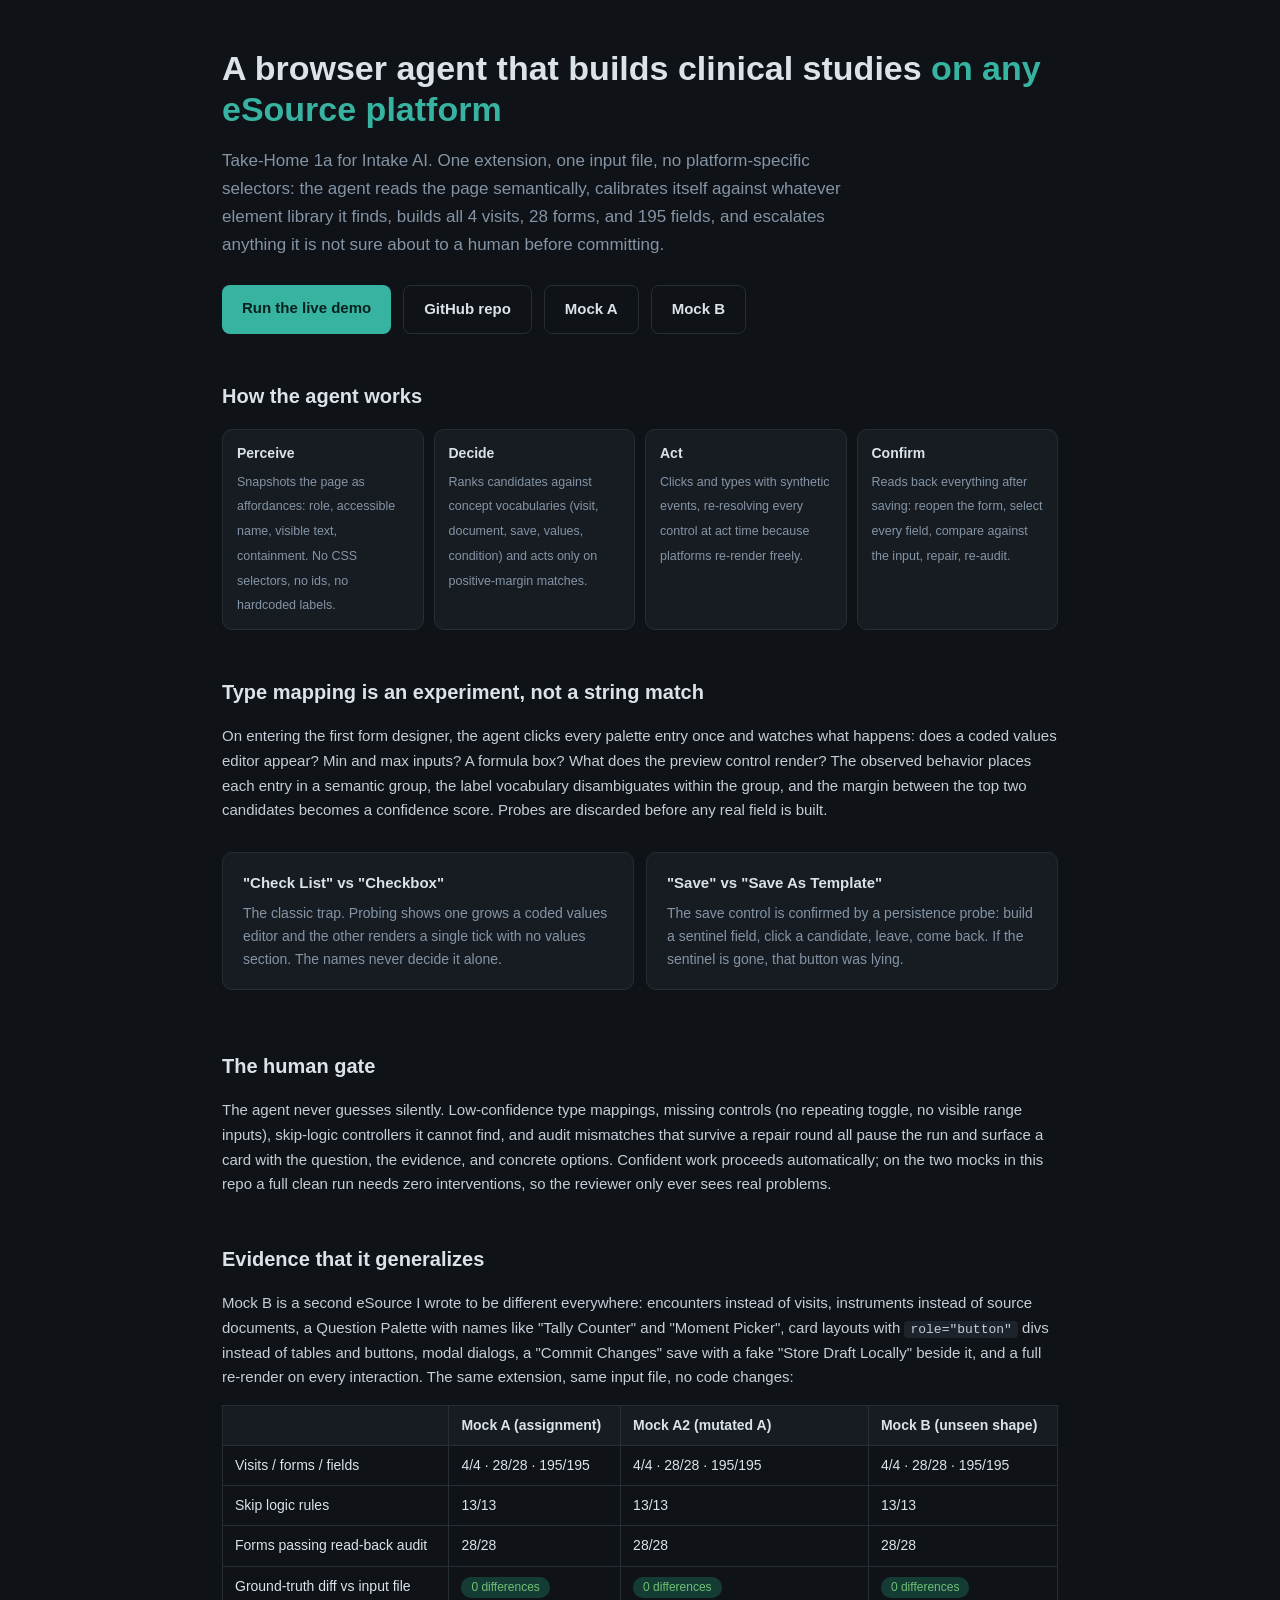
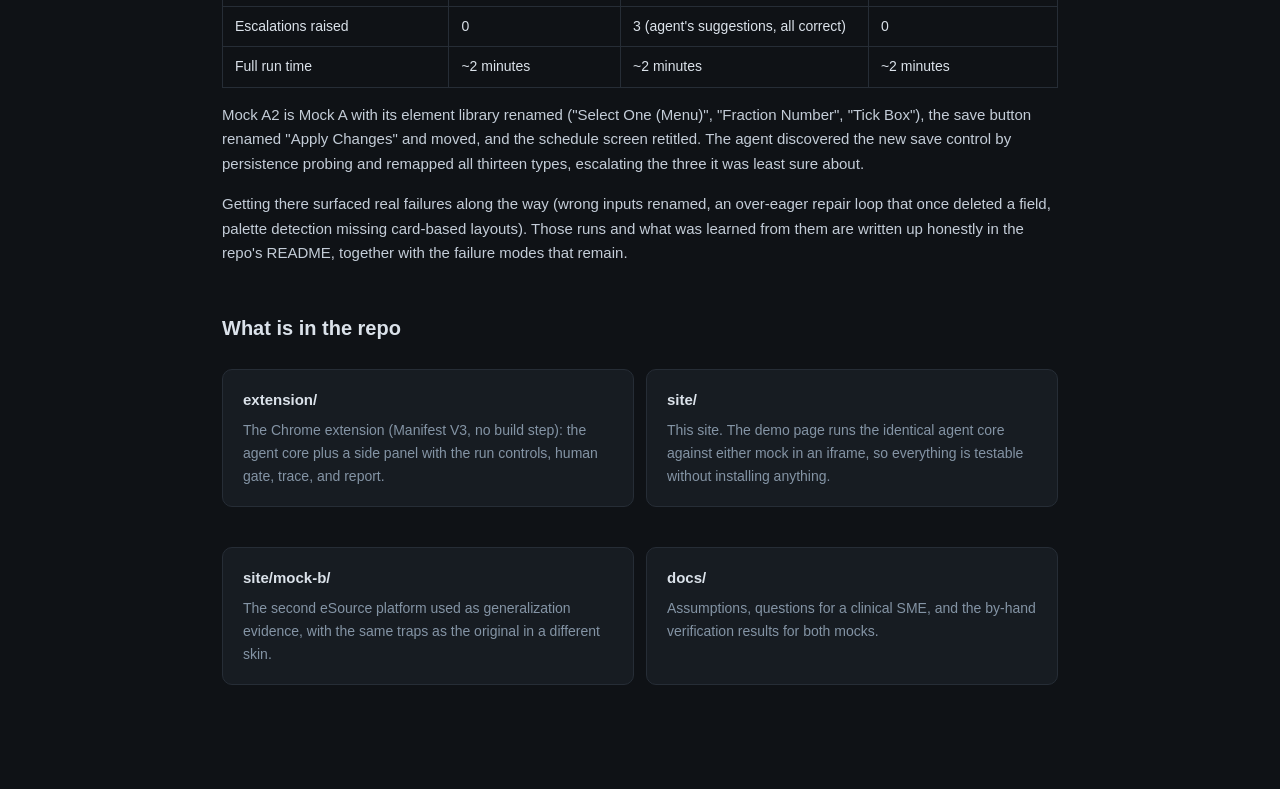
==== site/index.html @ 6058d436 "Study builder agent: extension, agent core, mocks A2/B, demo site, docs A platform-agnostic browser " ====
<!doctype html>
<html lang="en">
<head>
<meta charset="utf-8">
<meta name="viewport" content="width=device-width, initial-scale=1">
<title>Intake Study Builder Agent</title>
<style>
:root {
  --bg:#0f1216; --card:#171c22; --line:#262d36; --text:#dbe2ea; --muted:#8494a5;
  --accent:#37b3a2; --warn:#e6b04a; --good:#6fbf73;
}
* { box-sizing:border-box; }
body { margin:0; background:var(--bg); color:var(--text); font:15px/1.65 -apple-system,"Segoe UI",Roboto,sans-serif; }
.wrap { max-width:880px; margin:0 auto; padding:48px 22px 90px; }
h1 { font-size:34px; line-height:1.2; margin:0 0 10px; }
h1 .accent { color:var(--accent); }
.lede { color:var(--muted); font-size:17px; max-width:640px; }
.cta { margin:26px 0 40px; display:flex; gap:12px; flex-wrap:wrap; }
.cta a { text-decoration:none; padding:11px 20px; border-radius:8px; font-weight:600; }
.cta a.primary { background:var(--accent); color:#06211d; }
.cta a.ghost { border:1px solid var(--line); color:var(--text); }
h2 { font-size:20px; margin:46px 0 10px; }
p, li { color:#c4cdd8; }
.card { background:var(--card); border:1px solid var(--line); border-radius:10px; padding:18px 20px; margin:14px 0; }
.card h3 { margin:0 0 6px; font-size:15px; }
.card p { margin:6px 0 0; font-size:14px; color:var(--muted); }
.grid { display:grid; grid-template-columns:1fr 1fr; gap:12px; }
@media (max-width:700px){ .grid { grid-template-columns:1fr; } }
table { border-collapse:collapse; width:100%; font-size:14px; margin:10px 0; }
th, td { border:1px solid var(--line); padding:8px 12px; text-align:left; }
th { background:var(--card); }
code { background:#1c232b; border-radius:4px; padding:1px 6px; font-size:13px; }
.pill { display:inline-block; padding:1px 10px; border-radius:10px; font-size:12px; background:#153b35; color:var(--good); }
a { color:var(--accent); }
.flow { display:grid; grid-template-columns:repeat(4,1fr); gap:10px; margin:16px 0; }
.flow .step { background:var(--card); border:1px solid var(--line); border-radius:10px; padding:12px 14px; }
.flow b { display:block; margin-bottom:4px; font-size:14px; }
.flow span { font-size:12.5px; color:var(--muted); }
@media (max-width:700px){ .flow { grid-template-columns:1fr 1fr; } }
</style>
</head>
<body>
<div class="wrap">
  <h1>A browser agent that builds clinical studies <span class="accent">on any eSource platform</span></h1>
  <p class="lede">Take-Home 1a for Intake AI. One extension, one input file, no platform-specific selectors: the agent reads the page semantically, calibrates itself against whatever element library it finds, builds all 4 visits, 28 forms, and 195 fields, and escalates anything it is not sure about to a human before committing.</p>
  <div class="cta">
    <a class="primary" href="demo.html">Run the live demo</a>
    <a class="ghost" href="https://github.com/aravinds-kannappan/intake-ai-1a" target="_blank" rel="noreferrer">GitHub repo</a>
    <a class="ghost" href="mock-a/index.html" target="_blank" rel="noreferrer">Mock A</a>
    <a class="ghost" href="mock-b/index.html" target="_blank" rel="noreferrer">Mock B</a>
  </div>

  <h2>How the agent works</h2>
  <div class="flow">
    <div class="step"><b>Perceive</b><span>Snapshots the page as affordances: role, accessible name, visible text, containment. No CSS selectors, no ids, no hardcoded labels.</span></div>
    <div class="step"><b>Decide</b><span>Ranks candidates against concept vocabularies (visit, document, save, values, condition) and acts only on positive-margin matches.</span></div>
    <div class="step"><b>Act</b><span>Clicks and types with synthetic events, re-resolving every control at act time because platforms re-render freely.</span></div>
    <div class="step"><b>Confirm</b><span>Reads back everything after saving: reopen the form, select every field, compare against the input, repair, re-audit.</span></div>
  </div>

  <h2>Type mapping is an experiment, not a string match</h2>
  <p>On entering the first form designer, the agent clicks every palette entry once and watches what happens: does a coded values editor appear? Min and max inputs? A formula box? What does the preview control render? The observed behavior places each entry in a semantic group, the label vocabulary disambiguates within the group, and the margin between the top two candidates becomes a confidence score. Probes are discarded before any real field is built.</p>
  <div class="grid">
    <div class="card"><h3>"Check List" vs "Checkbox"</h3><p>The classic trap. Probing shows one grows a coded values editor and the other renders a single tick with no values section. The names never decide it alone.</p></div>
    <div class="card"><h3>"Save" vs "Save As Template"</h3><p>The save control is confirmed by a persistence probe: build a sentinel field, click a candidate, leave, come back. If the sentinel is gone, that button was lying.</p></div>
  </div>

  <h2>The human gate</h2>
  <p>The agent never guesses silently. Low-confidence type mappings, missing controls (no repeating toggle, no visible range inputs), skip-logic controllers it cannot find, and audit mismatches that survive a repair round all pause the run and surface a card with the question, the evidence, and concrete options. Confident work proceeds automatically; on the two mocks in this repo a full clean run needs zero interventions, so the reviewer only ever sees real problems.</p>

  <h2>Evidence that it generalizes</h2>
  <p>Mock B is a second eSource I wrote to be different everywhere: encounters instead of visits, instruments instead of source documents, a Question Palette with names like "Tally Counter" and "Moment Picker", card layouts with <code>role="button"</code> divs instead of tables and buttons, modal dialogs, a "Commit Changes" save with a fake "Store Draft Locally" beside it, and a full re-render on every interaction. The same extension, same input file, no code changes:</p>
  <table>
    <tr><th></th><th>Mock A (assignment)</th><th>Mock A2 (mutated A)</th><th>Mock B (unseen shape)</th></tr>
    <tr><td>Visits / forms / fields</td><td>4/4 · 28/28 · 195/195</td><td>4/4 · 28/28 · 195/195</td><td>4/4 · 28/28 · 195/195</td></tr>
    <tr><td>Skip logic rules</td><td>13/13</td><td>13/13</td><td>13/13</td></tr>
    <tr><td>Forms passing read-back audit</td><td>28/28</td><td>28/28</td><td>28/28</td></tr>
    <tr><td>Ground-truth diff vs input file</td><td><span class="pill">0 differences</span></td><td><span class="pill">0 differences</span></td><td><span class="pill">0 differences</span></td></tr>
    <tr><td>Escalations raised</td><td>0</td><td>3 (agent's suggestions, all correct)</td><td>0</td></tr>
    <tr><td>Full run time</td><td>~2 minutes</td><td>~2 minutes</td><td>~2 minutes</td></tr>
  </table>
  <p>Mock A2 is Mock A with its element library renamed ("Select One (Menu)", "Fraction Number", "Tick Box"), the save button renamed "Apply Changes" and moved, and the schedule screen retitled. The agent discovered the new save control by persistence probing and remapped all thirteen types, escalating the three it was least sure about.</p>
  <p>Getting there surfaced real failures along the way (wrong inputs renamed, an over-eager repair loop that once deleted a field, palette detection missing card-based layouts). Those runs and what was learned from them are written up honestly in the repo's README, together with the failure modes that remain.</p>

  <h2>What is in the repo</h2>
  <div class="grid">
    <div class="card"><h3>extension/</h3><p>The Chrome extension (Manifest V3, no build step): the agent core plus a side panel with the run controls, human gate, trace, and report.</p></div>
    <div class="card"><h3>site/</h3><p>This site. The demo page runs the identical agent core against either mock in an iframe, so everything is testable without installing anything.</p></div>
    <div class="card"><h3>site/mock-b/</h3><p>The second eSource platform used as generalization evidence, with the same traps as the original in a different skin.</p></div>
    <div class="card"><h3>docs/</h3><p>Assumptions, questions for a clinical SME, and the by-hand verification results for both mocks.</p></div>
  </div>
</div>
</body>
</html>
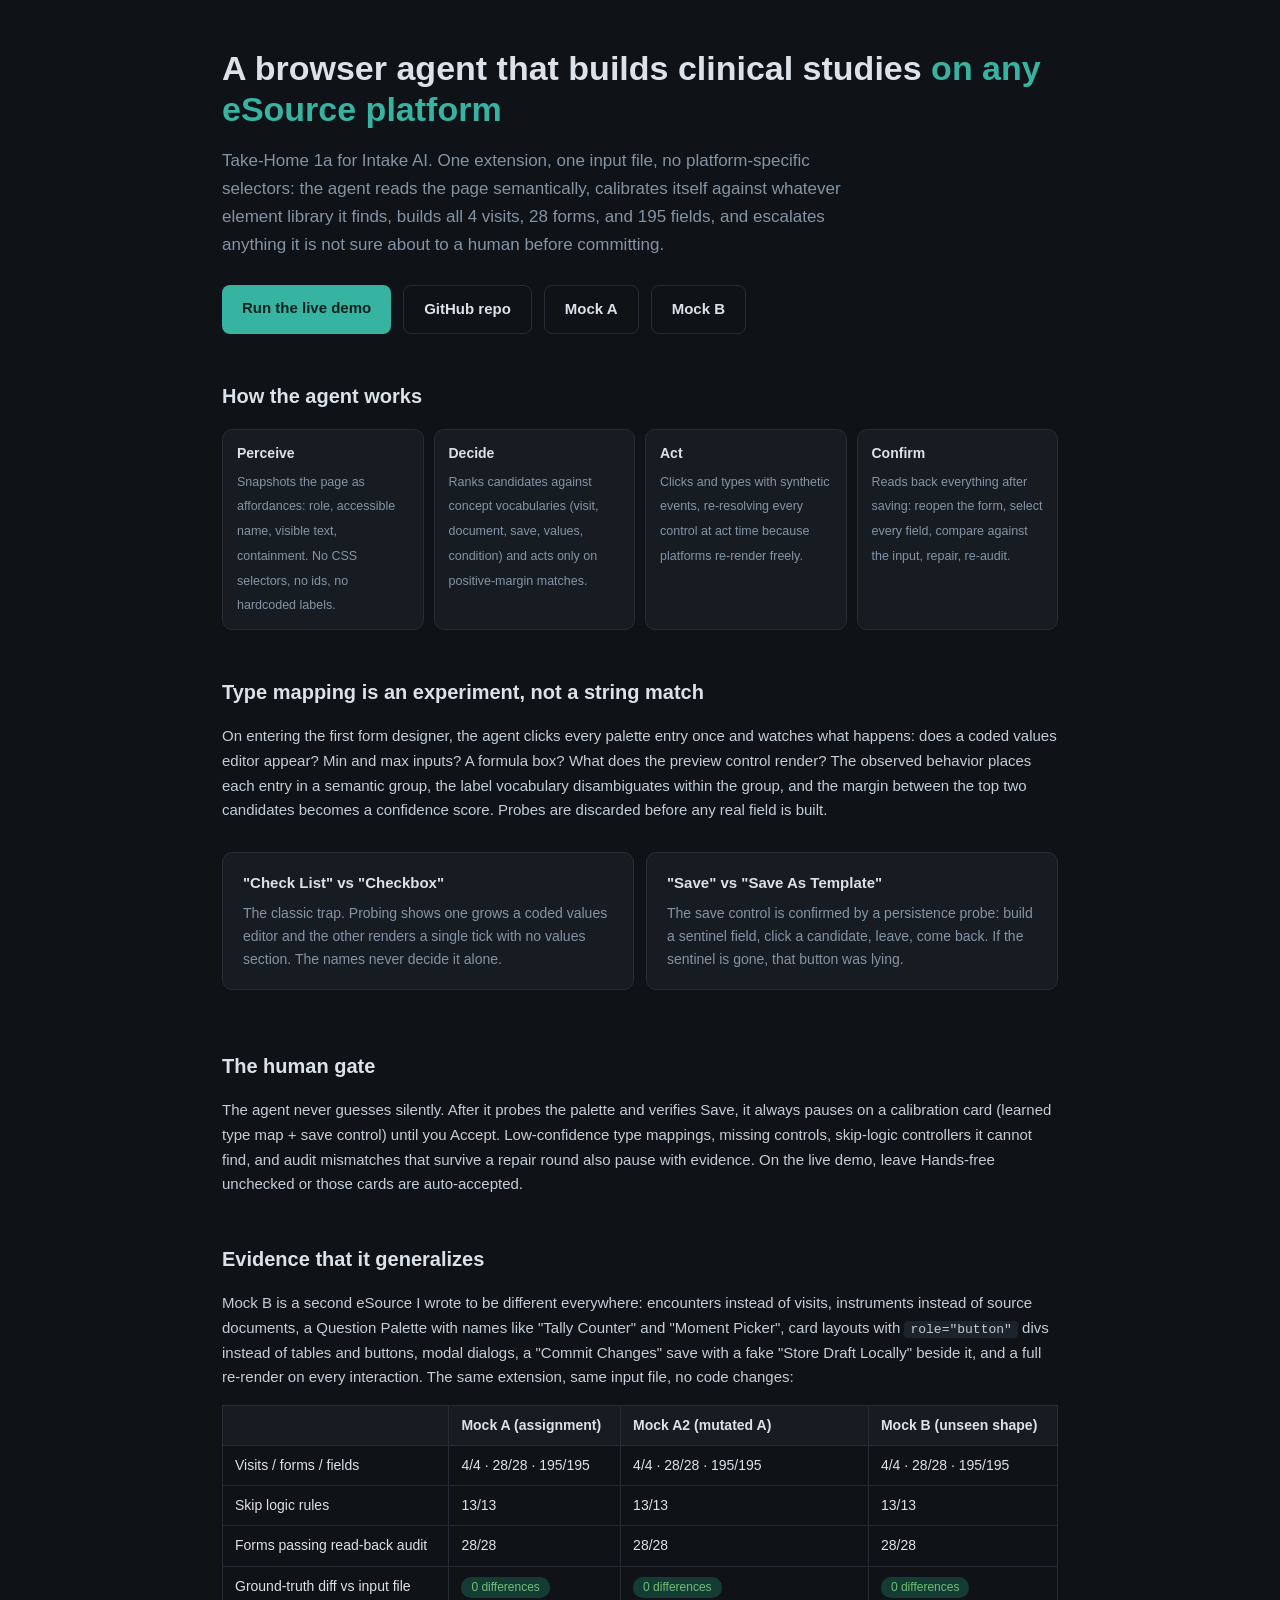
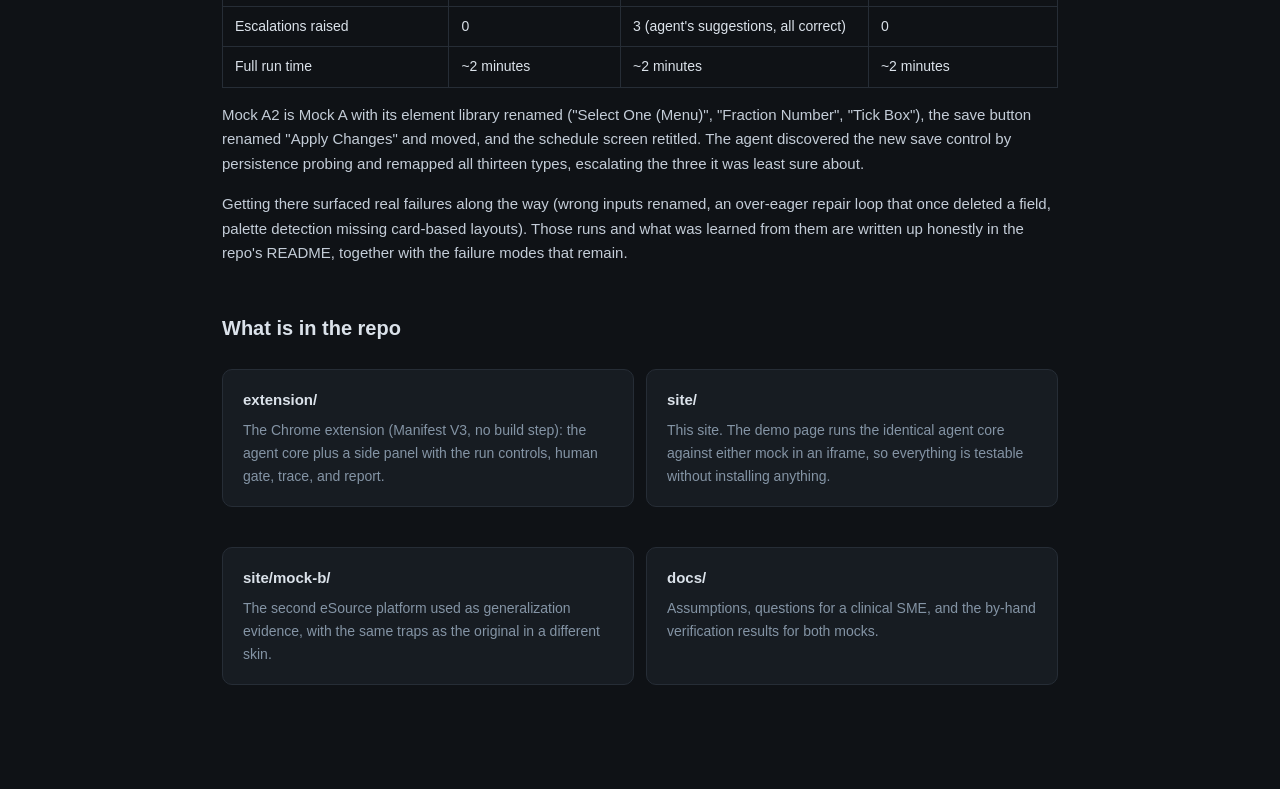
==== commit b8d628dc: "Update README for calibration gate and generalization behavior Document the always-on post-calibrati" ====
--- a/site/index.html
+++ b/site/index.html
@@ -66,7 +66,7 @@
   </div>
 
   <h2>The human gate</h2>
-  <p>The agent never guesses silently. Low-confidence type mappings, missing controls (no repeating toggle, no visible range inputs), skip-logic controllers it cannot find, and audit mismatches that survive a repair round all pause the run and surface a card with the question, the evidence, and concrete options. Confident work proceeds automatically; on the two mocks in this repo a full clean run needs zero interventions, so the reviewer only ever sees real problems.</p>
+  <p>The agent never guesses silently. After it probes the palette and verifies Save, it always pauses on a calibration card (learned type map + save control) until you Accept. Low-confidence type mappings, missing controls, skip-logic controllers it cannot find, and audit mismatches that survive a repair round also pause with evidence. On the live demo, leave Hands-free unchecked or those cards are auto-accepted.</p>
 
   <h2>Evidence that it generalizes</h2>
   <p>Mock B is a second eSource I wrote to be different everywhere: encounters instead of visits, instruments instead of source documents, a Question Palette with names like "Tally Counter" and "Moment Picker", card layouts with <code>role="button"</code> divs instead of tables and buttons, modal dialogs, a "Commit Changes" save with a fake "Store Draft Locally" beside it, and a full re-render on every interaction. The same extension, same input file, no code changes:</p>
